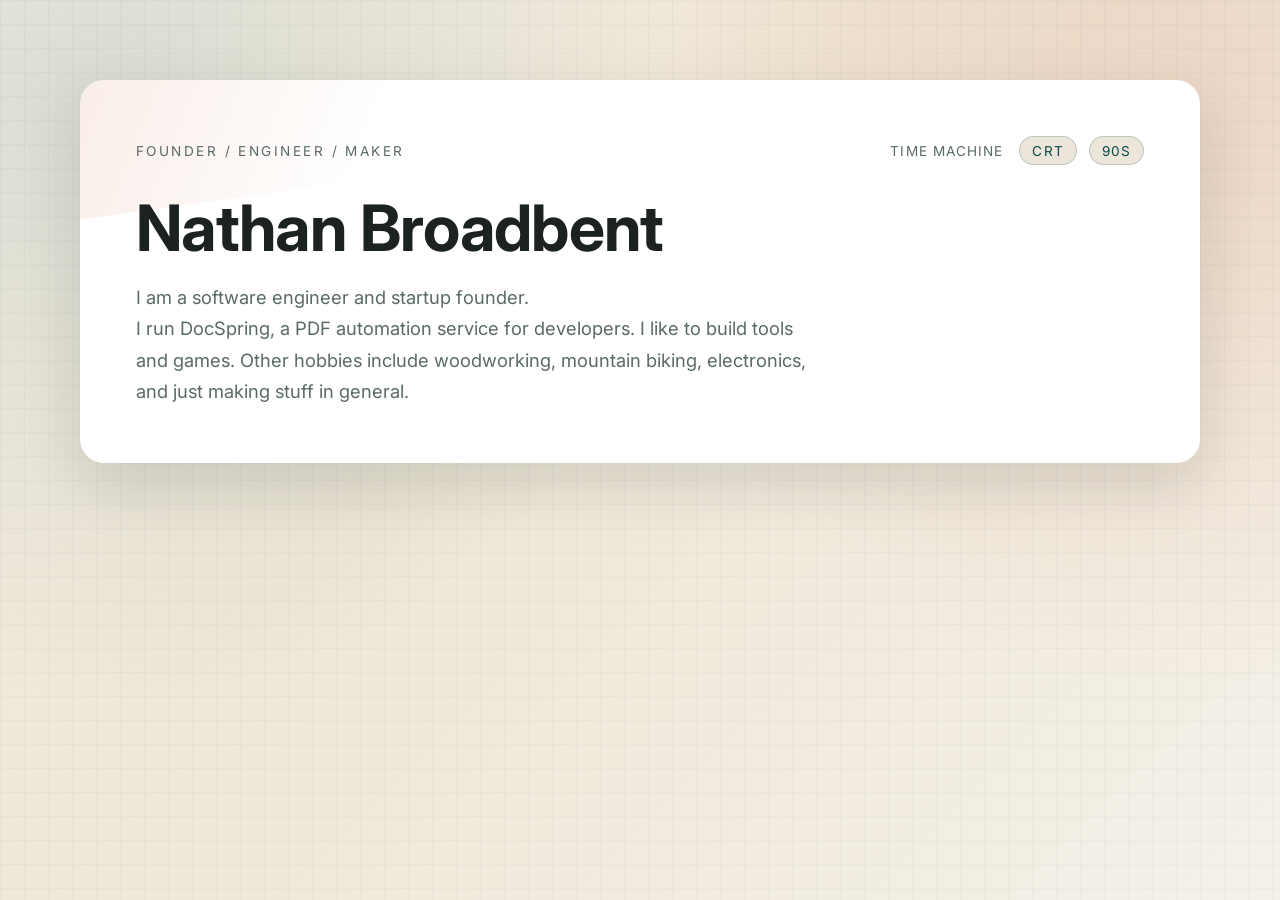
==== index.html @ f872ff67 "Deploy: 2026-02-25 17:23:03" ====
<!DOCTYPE html><html lang="en"> <head><meta charset="UTF-8"><meta name="description" content="Nathan Broadbent - Founder, engineer, and maker"><meta name="viewport" content="width=device-width"><meta name="author" content="Nathan Broadbent"><link rel="apple-touch-icon" sizes="180x180" href="/apple-touch-icon.png"><link rel="icon" type="image/png" sizes="32x32" href="/favicon-32x32.png"><link rel="icon" type="image/png" sizes="16x16" href="/favicon-16x16.png"><link rel="manifest" href="/site.webmanifest"><link rel="mask-icon" href="/safari-pinned-tab.svg" color="#0a4a4a"><meta name="msapplication-TileColor" content="#0a4a4a"><meta name="theme-color" content="#f4f0e8"><meta name="generator" content="Astro v5.14.6"><title>Nathan Broadbent</title><link rel="preconnect" href="https://fonts.googleapis.com"><link rel="preconnect" href="https://fonts.gstatic.com" crossorigin><link href="https://fonts.googleapis.com/css2?family=Inter:wght@300;400;500;600;700;800&display=swap" rel="stylesheet"><!-- Privacy-friendly analytics by Plausible --><script async src="https://plausible.io/js/pa-oTzvUy5XgguXkDOPcba0G.js"></script><script type="module">window.plausible=window.plausible||function(){(plausible.q=plausible.q||[]).push(arguments)},plausible.init=plausible.init||function(i){plausible.o=i||{}};plausible.init();</script><link rel="stylesheet" href="/_astro/index.7oqxs0uO.css"></head> <body>  <main class="page" data-astro-cid-j7pv25f6> <div class="page-inner" style="margin-bottom: 3.5rem;" data-astro-cid-j7pv25f6> <header class="hero" data-astro-cid-j7pv25f6> <div class="hero-top" data-astro-cid-j7pv25f6> <span class="eyebrow mono" data-astro-cid-j7pv25f6>Founder / Engineer / Maker</span> <nav class="time-machine mono" aria-label="Time machine" data-astro-cid-j7pv25f6> <span class="time-label" data-astro-cid-j7pv25f6>Time machine</span> <a href="/crt" data-astro-cid-j7pv25f6>CRT</a> <a href="/90s" data-astro-cid-j7pv25f6>90s</a> </nav> </div> <h1 data-astro-cid-j7pv25f6>Nathan Broadbent</h1> <p class="lede" data-astro-cid-j7pv25f6>
I am a software engineer and startup founder.
<br data-astro-cid-j7pv25f6>I run DocSpring, a PDF automation service for developers. I like to build tools and games. Other hobbies include woodworking, mountain biking, electronics, and just making stuff in general.
</p> </header> </div> </main>  </body></html>
---- _astro/index.7oqxs0uO.css ----
:root{color-scheme:light;--paper: #f4f0e8;--ink: #1b2221;--muted: #5a6a68;--accent: #0a4a4a;--accent-2: #c95b2b;--accent-3: #d8b04a;--surface: #ffffff;--surface-2: #ece6da;--shadow: rgba(12, 24, 23, .12);--grid: rgba(10, 74, 74, .08)}*,*:before,*:after{box-sizing:border-box;margin:0;padding:0}html{font-size:16px}body{font-family:Inter,Segoe UI,sans-serif;background:radial-gradient(circle at 8% 12%,rgba(10,74,74,.12),transparent 42%),radial-gradient(circle at 92% 14%,rgba(201,91,43,.14),transparent 40%),linear-gradient(135deg,#f7f1e7,#efe7d7 40%,#f4f0e8);color:var(--ink);min-height:100vh}body:before{content:"";position:fixed;inset:0;background-image:linear-gradient(90deg,var(--grid) 1px,transparent 1px),linear-gradient(180deg,var(--grid) 1px,transparent 1px);background-size:24px 24px;opacity:.35;pointer-events:none;z-index:0}a{color:inherit;text-decoration:none}img{max-width:100%;display:block}h1,h2,h3{font-family:Inter,Segoe UI,sans-serif;font-weight:700;letter-spacing:-.01em}p{line-height:1.7;color:var(--ink)}.mono{font-family:Inter,Segoe UI,sans-serif;letter-spacing:.08em;text-transform:uppercase}@media(max-width:768px){body{background:radial-gradient(circle at 20% 10%,rgba(10,74,74,.12),transparent 45%),linear-gradient(135deg,#f7f1e7,#efe7d7 40%,#f4f0e8)}}.page[data-astro-cid-j7pv25f6]{position:relative;z-index:1;padding:5rem 0 0}.page-inner[data-astro-cid-j7pv25f6]{width:min(1120px,92vw);margin:0 auto;display:flex;flex-direction:column;gap:2.5rem}.hero[data-astro-cid-j7pv25f6]{background:var(--surface);border-radius:24px;padding:3.5rem;box-shadow:0 24px 60px var(--shadow);position:relative;overflow:hidden}.hero[data-astro-cid-j7pv25f6]:after{content:"";position:absolute;inset:-40% 40% auto -20%;height:260px;background:linear-gradient(120deg,rgba(10,74,74,.25),rgba(201,91,43,.1),transparent 60%);transform:rotate(-8deg);z-index:0}.hero-top[data-astro-cid-j7pv25f6]{display:flex;justify-content:space-between;align-items:center;gap:1rem;position:relative;z-index:1}.eyebrow[data-astro-cid-j7pv25f6]{font-size:.85rem;text-transform:uppercase;letter-spacing:.18em;color:var(--muted)}.time-machine[data-astro-cid-j7pv25f6]{display:inline-flex;align-items:center;gap:.75rem;font-size:.85rem;color:var(--muted)}.time-label[data-astro-cid-j7pv25f6]{padding-right:.25rem}.time-machine[data-astro-cid-j7pv25f6] a[data-astro-cid-j7pv25f6]{border:1px solid rgba(10,74,74,.2);padding:.35rem .75rem;border-radius:999px;background:var(--surface-2);color:var(--accent);transition:transform .2s ease,box-shadow .2s ease}.time-machine[data-astro-cid-j7pv25f6] a[data-astro-cid-j7pv25f6]:hover{transform:translateY(-2px);box-shadow:0 6px 16px var(--shadow)}.hero[data-astro-cid-j7pv25f6] h1[data-astro-cid-j7pv25f6]{margin-top:1.5rem;font-size:clamp(2.6rem,5vw,4.2rem);position:relative;z-index:1}.lede[data-astro-cid-j7pv25f6]{margin-top:1rem;font-size:1.15rem;color:var(--muted);max-width:680px;position:relative;z-index:1}.intro[data-astro-cid-j7pv25f6]{padding:1.5rem 0 .5rem}.intro-lead[data-astro-cid-j7pv25f6]{font-size:1rem;color:var(--muted);margin-bottom:1.5rem}.intro-love[data-astro-cid-j7pv25f6]{font-size:1.25rem;font-weight:600}.full-bleed[data-astro-cid-j7pv25f6]{width:100vw;margin-left:50%;transform:translate(-50%);padding:0 3vw 6rem}.mosaic[data-astro-cid-j7pv25f6]{display:grid;grid-template-columns:repeat(12,minmax(0,1fr));grid-auto-rows:140px;gap:8px}.tile[data-astro-cid-j7pv25f6]{position:relative;overflow:hidden;border-radius:0;border:2px solid #fff;background:#fff;z-index:1;padding:12px 12px 22px;box-shadow:0 10px 24px #0000001f;display:flex;flex-direction:column}.tile-caption[data-astro-cid-j7pv25f6]{margin-top:10px;font-weight:600;font-size:clamp(.95rem,1.4vw,1.4rem);color:#111}.tile-button[data-astro-cid-j7pv25f6]{width:100%;flex:1;display:block;padding:0;border:none;background:transparent;cursor:zoom-in;position:relative}.tile[data-astro-cid-j7pv25f6] img[data-astro-cid-j7pv25f6]{width:100%;height:100%;object-fit:cover;display:block;transition:transform .4s ease;border-radius:0}.tile-button[data-astro-cid-j7pv25f6]:hover img[data-astro-cid-j7pv25f6]{transform:scale(1.02)}.size-l[data-astro-cid-j7pv25f6]{grid-column:span 4;grid-row:span 2}.size-m[data-astro-cid-j7pv25f6]{grid-column:span 3;grid-row:span 2}.size-s[data-astro-cid-j7pv25f6]{grid-column:span 2;grid-row:span 1}#lightbox[data-astro-cid-j7pv25f6]{border:none;background:#000000e0;padding:1.5rem;border-radius:16px}#lightbox[data-astro-cid-j7pv25f6]::backdrop{background:#000000d9}#lightbox-img[data-astro-cid-j7pv25f6]{max-width:90vw;max-height:85vh;border-radius:12px;display:block}#lightbox[data-astro-cid-j7pv25f6] form[data-astro-cid-j7pv25f6]{margin-top:1rem;display:flex;justify-content:center}#lightbox[data-astro-cid-j7pv25f6] button[data-astro-cid-j7pv25f6]{padding:.6rem 1.2rem;border-radius:999px;border:1px solid rgba(0,0,0,.2);background:#fff;cursor:pointer}@media(max-width:900px){.hero[data-astro-cid-j7pv25f6]{padding:2.5rem}.mosaic[data-astro-cid-j7pv25f6]{grid-template-columns:repeat(6,minmax(0,1fr));grid-auto-rows:120px}.size-l[data-astro-cid-j7pv25f6]{grid-column:span 6}.size-m[data-astro-cid-j7pv25f6],.size-s[data-astro-cid-j7pv25f6]{grid-column:span 3}.size-xl[data-astro-cid-j7pv25f6]{grid-column:span 6;grid-template-columns:repeat(2,1fr)}}@media(max-width:680px){.page[data-astro-cid-j7pv25f6]{padding-top:3rem}.hero-top[data-astro-cid-j7pv25f6]{flex-direction:column;align-items:flex-start}.time-machine[data-astro-cid-j7pv25f6]{flex-wrap:wrap}.mosaic[data-astro-cid-j7pv25f6]{grid-template-columns:repeat(2,minmax(0,1fr));grid-auto-rows:140px}.size-l[data-astro-cid-j7pv25f6],.size-m[data-astro-cid-j7pv25f6],.size-s[data-astro-cid-j7pv25f6],.size-xl[data-astro-cid-j7pv25f6]{grid-column:span 2}.size-xl[data-astro-cid-j7pv25f6]{grid-template-columns:repeat(2,1fr)}}
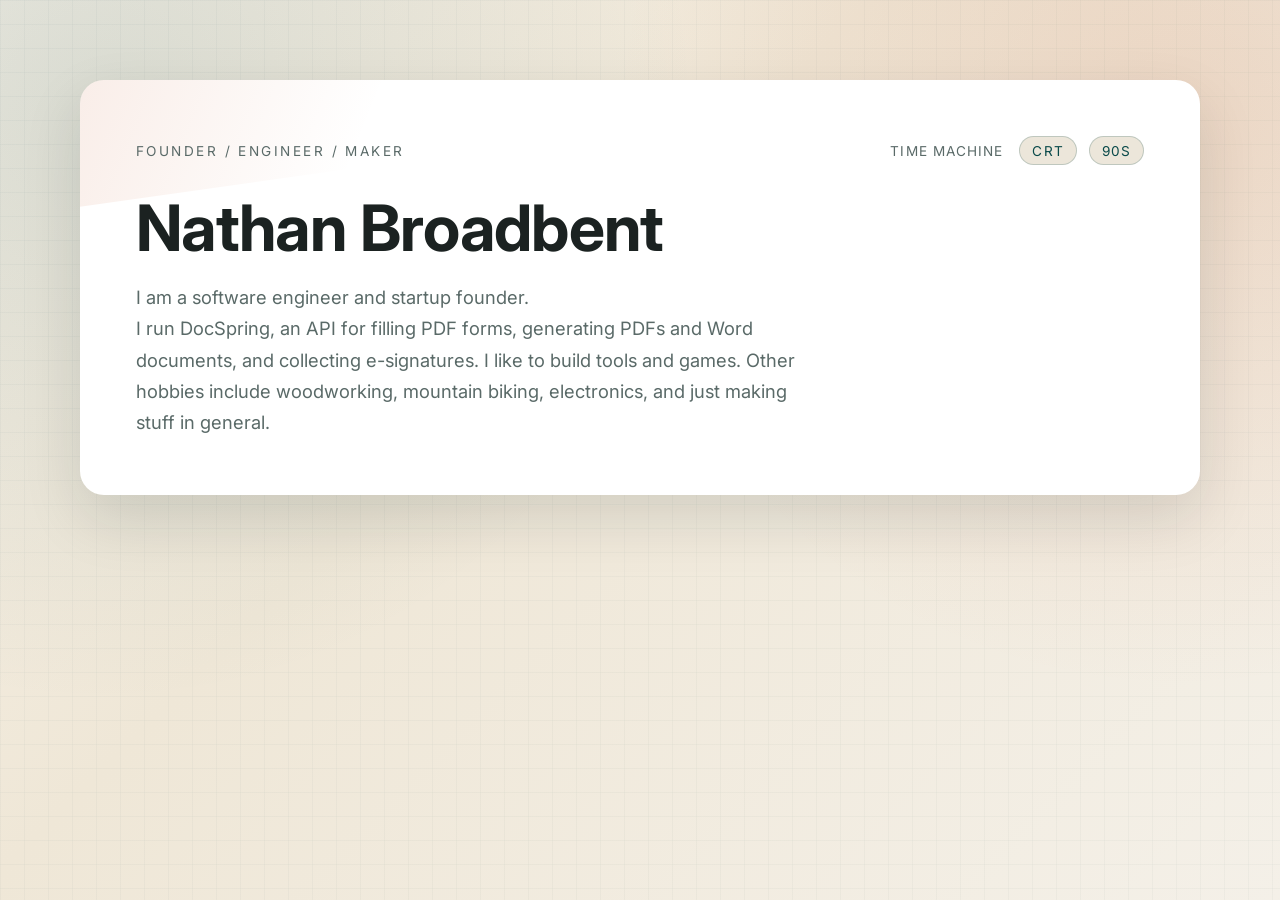
==== commit 040f7047: "Deploy: 2026-10-31 22:46:28" ====
--- a/index.html
+++ b/index.html
@@ -1,4 +1,4 @@
 <!DOCTYPE html><html lang="en"> <head><meta charset="UTF-8"><meta name="description" content="Nathan Broadbent - Founder, engineer, and maker"><meta name="viewport" content="width=device-width"><meta name="author" content="Nathan Broadbent"><link rel="apple-touch-icon" sizes="180x180" href="/apple-touch-icon.png"><link rel="icon" type="image/png" sizes="32x32" href="/favicon-32x32.png"><link rel="icon" type="image/png" sizes="16x16" href="/favicon-16x16.png"><link rel="manifest" href="/site.webmanifest"><link rel="mask-icon" href="/safari-pinned-tab.svg" color="#0a4a4a"><meta name="msapplication-TileColor" content="#0a4a4a"><meta name="theme-color" content="#f4f0e8"><meta name="generator" content="Astro v5.14.6"><title>Nathan Broadbent</title><link rel="preconnect" href="https://fonts.googleapis.com"><link rel="preconnect" href="https://fonts.gstatic.com" crossorigin><link href="https://fonts.googleapis.com/css2?family=Inter:wght@300;400;500;600;700;800&display=swap" rel="stylesheet"><!-- Privacy-friendly analytics by Plausible --><script async src="https://plausible.io/js/pa-oTzvUy5XgguXkDOPcba0G.js"></script><script type="module">window.plausible=window.plausible||function(){(plausible.q=plausible.q||[]).push(arguments)},plausible.init=plausible.init||function(i){plausible.o=i||{}};plausible.init();</script><link rel="stylesheet" href="/_astro/index.7oqxs0uO.css"></head> <body>  <main class="page" data-astro-cid-j7pv25f6> <div class="page-inner" style="margin-bottom: 3.5rem;" data-astro-cid-j7pv25f6> <header class="hero" data-astro-cid-j7pv25f6> <div class="hero-top" data-astro-cid-j7pv25f6> <span class="eyebrow mono" data-astro-cid-j7pv25f6>Founder / Engineer / Maker</span> <nav class="time-machine mono" aria-label="Time machine" data-astro-cid-j7pv25f6> <span class="time-label" data-astro-cid-j7pv25f6>Time machine</span> <a href="/crt" data-astro-cid-j7pv25f6>CRT</a> <a href="/90s" data-astro-cid-j7pv25f6>90s</a> </nav> </div> <h1 data-astro-cid-j7pv25f6>Nathan Broadbent</h1> <p class="lede" data-astro-cid-j7pv25f6>
 I am a software engineer and startup founder.
-<br data-astro-cid-j7pv25f6>I run DocSpring, a PDF automation service for developers. I like to build tools and games. Other hobbies include woodworking, mountain biking, electronics, and just making stuff in general.
+<br data-astro-cid-j7pv25f6>I run DocSpring, an API for filling PDF forms, generating PDFs and Word documents, and collecting e-signatures. I like to build tools and games. Other hobbies include woodworking, mountain biking, electronics, and just making stuff in general.
 </p> </header> </div> </main>  </body></html> 
